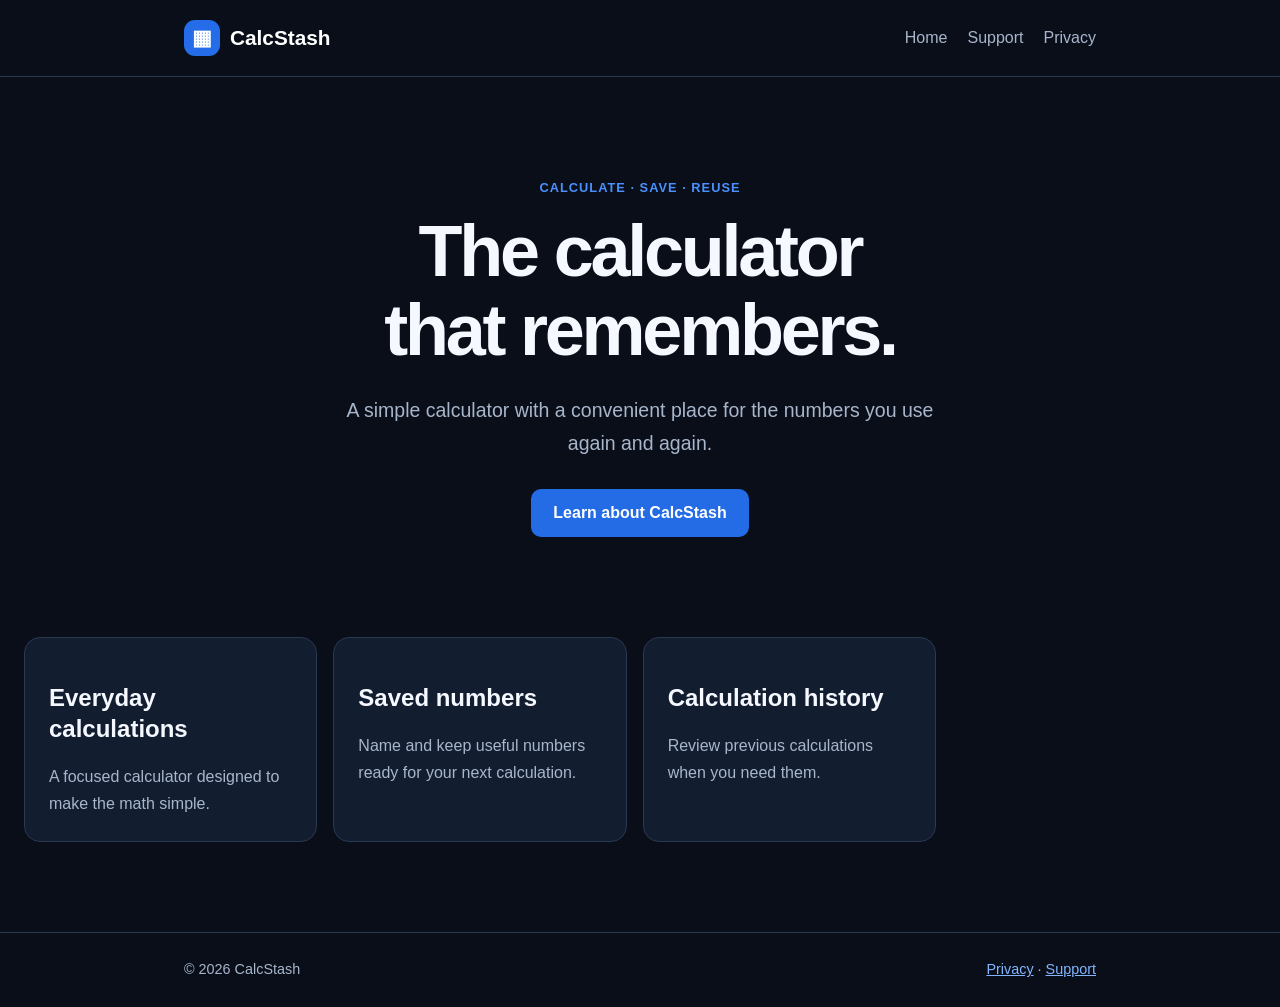
==== index.html @ 0265eddf "Add CalcStash website: index.html" ====
<!doctype html><html lang="en"><head><meta charset="utf-8"><meta name="viewport" content="width=device-width, initial-scale=1"><meta name="theme-color" content="#090e19"><meta name="description" content="Save important numbers and reuse them whenever you calculate."><title>CalcStash — The calculator that remembers</title><link rel="stylesheet" href="/styles.css"></head><body><header><div class="wrap"><nav aria-label="Main navigation"><a class="brand" href="/"><span class="mark" aria-hidden="true">▦</span>CalcStash</a><div class="links"><a href="/">Home</a><a href="/support/">Support</a><a href="/privacy/">Privacy</a></div></nav></div></header><main><section class="hero wrap"><div class="eyebrow">Calculate · Save · Reuse</div><h1>The calculator<br>that remembers.</h1><p class="lead">A simple calculator with a convenient place for the numbers you use again and again.</p><a class="pill" href="/support/">Learn about CalcStash</a></section><section class="wrap cards" aria-label="Features"><div class="card"><h2>Everyday calculations</h2><p>A focused calculator designed to make the math simple.</p></div><div class="card"><h2>Saved numbers</h2><p>Name and keep useful numbers ready for your next calculation.</p></div><div class="card"><h2>Calculation history</h2><p>Review previous calculations when you need them.</p></div></section></main><footer><div class="wrap"><span>© 2026 CalcStash</span><span><a href="/privacy/">Privacy</a> · <a href="/support/">Support</a></span></div></footer></body></html>
---- styles.css ----
:root{color-scheme:dark;--bg:#090e19;--surface:#131d30;--text:#f5f8ff;--muted:#a8b6cb;--blue:#4a91ff;--border:#2a3851}*{box-sizing:border-box}body{margin:0;background:var(--bg);color:var(--text);font-family:-apple-system,BlinkMacSystemFont,"Segoe UI",sans-serif;line-height:1.65}a{color:#83b5ff}a:hover{text-decoration:none}.wrap{max-width:960px;margin:auto;padding:0 24px}header{border-bottom:1px solid var(--border)}nav{display:flex;justify-content:space-between;align-items:center;gap:16px;min-height:76px}nav .brand{font-size:1.3rem;font-weight:750;color:white;text-decoration:none}nav .links{display:flex;gap:20px;flex-wrap:wrap}nav .links a{color:var(--muted);text-decoration:none}nav .links a:hover{color:white}.mark{display:inline-grid;place-items:center;background:#256de8;border-radius:11px;width:36px;height:36px;margin-right:10px;color:white}.hero{text-align:center;padding:100px 0 84px}.eyebrow{color:var(--blue);font-weight:650;letter-spacing:.08em;text-transform:uppercase;font-size:.8rem}h1{font-size:clamp(2.4rem,6vw,4.5rem);line-height:1.1;letter-spacing:-.045em;margin:14px 0 24px}h2{font-size:1.5rem;line-height:1.3}p{color:var(--muted)}.lead{font-size:1.22rem;max-width:600px;margin:0 auto 30px}.pill{display:inline-block;padding:11px 22px;background:#236ce5;color:white;text-decoration:none;border-radius:10px;font-weight:650}.cards{display:grid;grid-template-columns:repeat(3,1fr);gap:16px;margin:16px 0 90px}.card{background:var(--surface);border:1px solid var(--border);border-radius:16px;padding:24px}.card p{margin-bottom:0}.content{max-width:760px;margin:55px auto 100px}.content h1{font-size:2.7rem}.content h2{margin-top:36px}.content li{margin-bottom:10px;color:var(--muted)}footer{border-top:1px solid var(--border);padding:25px 0;color:var(--muted);font-size:.9rem}footer .wrap{display:flex;justify-content:space-between;gap:12px;flex-wrap:wrap}@media(max-width:640px){nav{align-items:flex-start;flex-direction:column;padding:18px 0}.hero{padding:70px 0}.cards{grid-template-columns:1fr;margin-bottom:60px}.content{margin:35px auto 70px}}
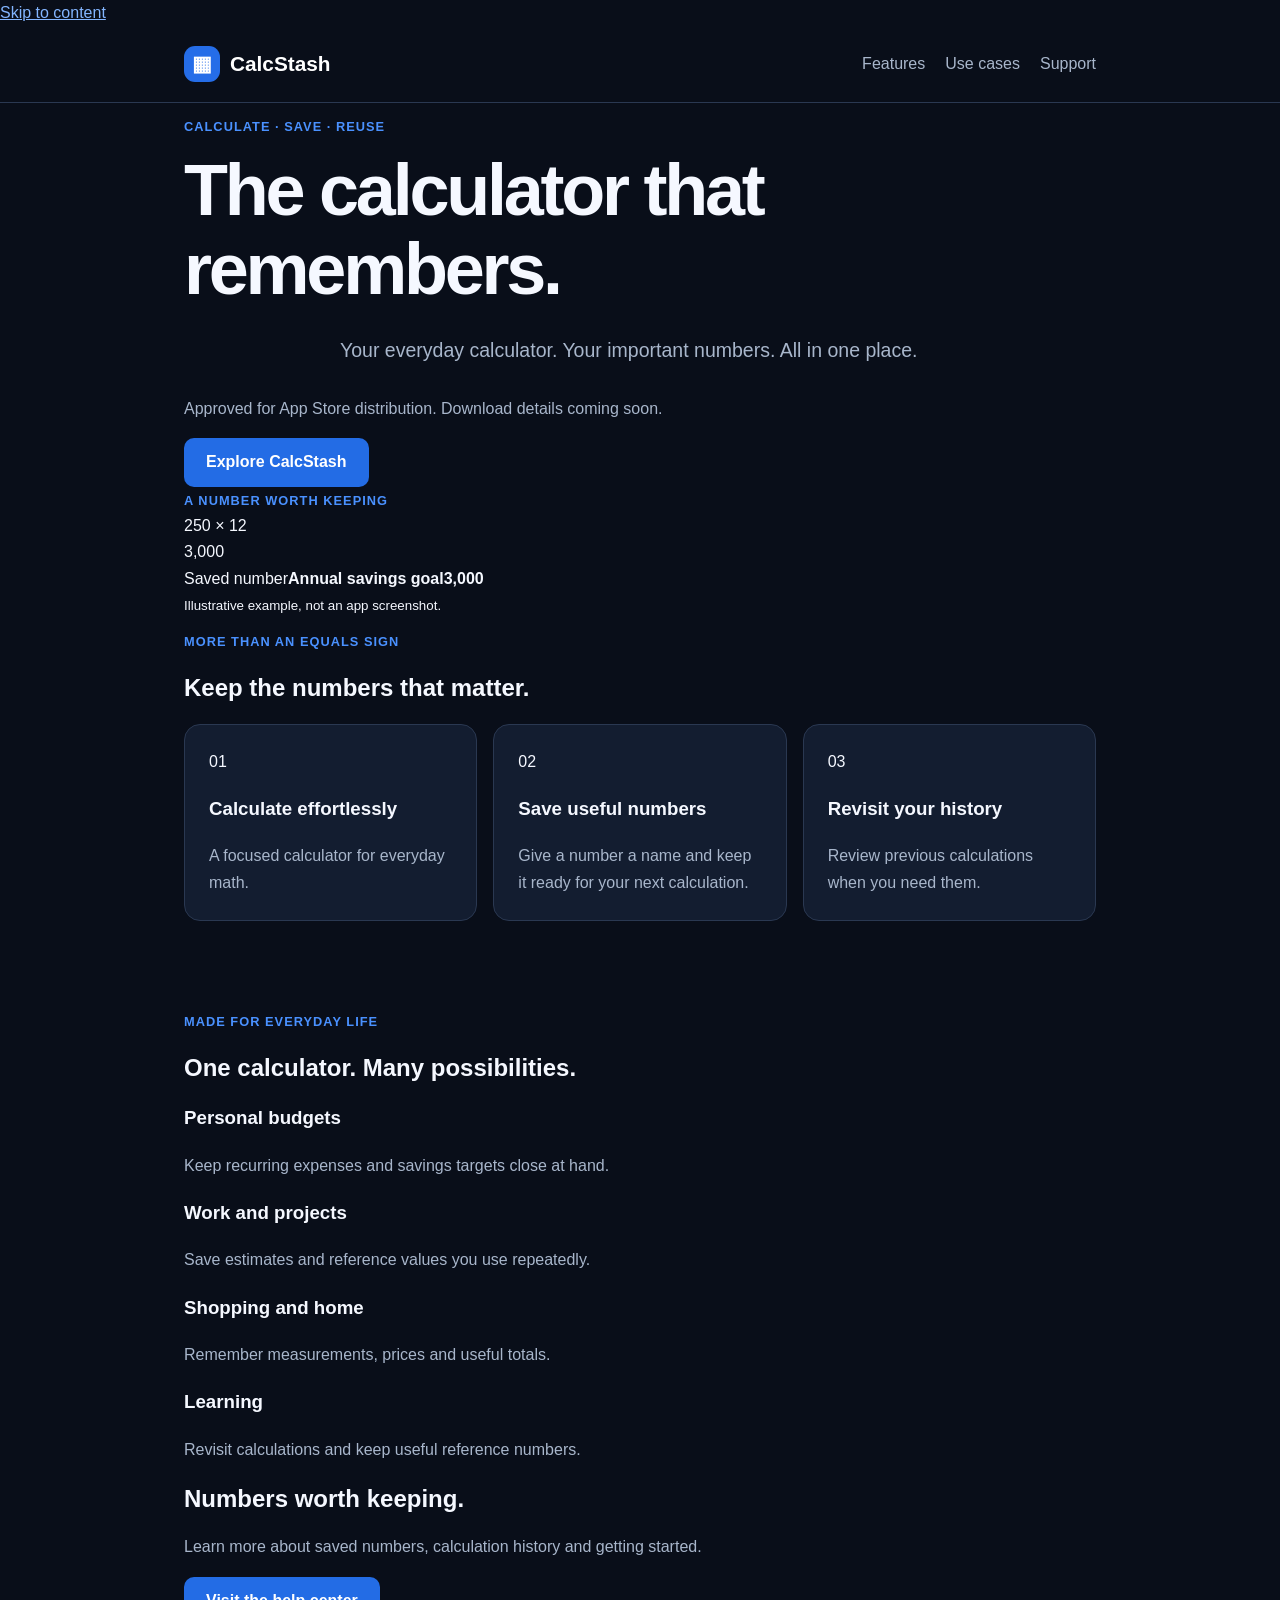
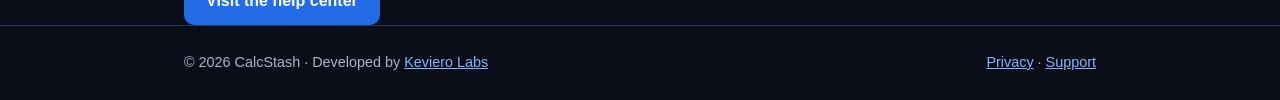
==== commit af85a423: "Build commercial launch landing page" ====
--- a/index.html
+++ b/index.html
@@ -1 +1,8 @@
-<!doctype html><html lang="en"><head><meta charset="utf-8"><meta name="viewport" content="width=device-width, initial-scale=1"><meta name="theme-color" content="#090e19"><meta name="description" content="Save important numbers and reuse them whenever you calculate."><title>CalcStash — The calculator that remembers</title><link rel="stylesheet" href="/styles.css"></head><body><header><div class="wrap"><nav aria-label="Main navigation"><a class="brand" href="/"><span class="mark" aria-hidden="true">▦</span>CalcStash</a><div class="links"><a href="/">Home</a><a href="/support/">Support</a><a href="/privacy/">Privacy</a></div></nav></div></header><main><section class="hero wrap"><div class="eyebrow">Calculate · Save · Reuse</div><h1>The calculator<br>that remembers.</h1><p class="lead">A simple calculator with a convenient place for the numbers you use again and again.</p><a class="pill" href="/support/">Learn about CalcStash</a></section><section class="wrap cards" aria-label="Features"><div class="card"><h2>Everyday calculations</h2><p>A focused calculator designed to make the math simple.</p></div><div class="card"><h2>Saved numbers</h2><p>Name and keep useful numbers ready for your next calculation.</p></div><div class="card"><h2>Calculation history</h2><p>Review previous calculations when you need them.</p></div></section></main><footer><div class="wrap"><span>© 2026 CalcStash</span><span><a href="/privacy/">Privacy</a> · <a href="/support/">Support</a></span></div></footer></body></html>+<!doctype html>
+<html lang="en"><head><meta charset="utf-8"><meta name="viewport" content="width=device-width, initial-scale=1"><meta name="theme-color" content="#ffffff"><meta name="description" content="CalcStash is the calculator that remembers. Calculate, name and save useful numbers, and revisit your calculation history."><meta property="og:title" content="CalcStash — The calculator that remembers"><meta property="og:description" content="Calculate today. Keep the numbers you need tomorrow."><meta property="og:type" content="website"><meta property="og:url" content="https://calc-stash.com/"><link rel="canonical" href="https://calc-stash.com/"><title>CalcStash — The calculator that remembers</title><link rel="stylesheet" href="/styles.css"></head>
+<body class="launch"><a class="skip" href="#main">Skip to content</a><header><div class="wrap"><nav aria-label="Main navigation"><a class="brand" href="/"><span class="mark" aria-hidden="true">▦</span>CalcStash</a><div class="links"><a href="#features">Features</a><a href="#examples">Use cases</a><a href="/support/">Support</a></div></nav></div></header>
+<main id="main"><section class="wrap launch-hero"><div><p class="eyebrow">Calculate · Save · Reuse</p><h1>The calculator that remembers.</h1><p class="lead">Your everyday calculator. Your important numbers. All in one place.</p><p class="release-note">Approved for App Store distribution. Download details coming soon.</p><a class="pill" href="#features">Explore CalcStash</a></div><div class="concept" aria-label="Illustrative example of saving a calculation"><span class="eyebrow">A number worth keeping</span><div class="equation">250 × 12</div><div class="result">3,000</div><div class="saved"><span>Saved number</span><strong>Annual savings goal</strong><b>3,000</b></div><small>Illustrative example, not an app screenshot.</small></div></section>
+<section class="wrap section" id="features"><p class="eyebrow">More than an equals sign</p><h2>Keep the numbers that matter.</h2><div class="cards"><article class="card"><span class="feature-number">01</span><h3>Calculate effortlessly</h3><p>A focused calculator for everyday math.</p></article><article class="card"><span class="feature-number">02</span><h3>Save useful numbers</h3><p>Give a number a name and keep it ready for your next calculation.</p></article><article class="card"><span class="feature-number">03</span><h3>Revisit your history</h3><p>Review previous calculations when you need them.</p></article></div></section>
+<section class="wrap section" id="examples"><p class="eyebrow">Made for everyday life</p><h2>One calculator. Many possibilities.</h2><div class="examples"><article><h3>Personal budgets</h3><p>Keep recurring expenses and savings targets close at hand.</p></article><article><h3>Work and projects</h3><p>Save estimates and reference values you use repeatedly.</p></article><article><h3>Shopping and home</h3><p>Remember measurements, prices and useful totals.</p></article><article><h3>Learning</h3><p>Revisit calculations and keep useful reference numbers.</p></article></div></section>
+<section class="wrap section"><div class="closing"><h2>Numbers worth keeping.</h2><p>Learn more about saved numbers, calculation history and getting started.</p><a class="pill" href="/support/">Visit the help center</a></div></section></main>
+<footer><div class="wrap"><span>© 2026 CalcStash · Developed by <a href="https://keviero.com/">Keviero Labs</a></span><span><a href="/privacy/">Privacy</a> · <a href="/support/">Support</a></span></div></footer></body></html>
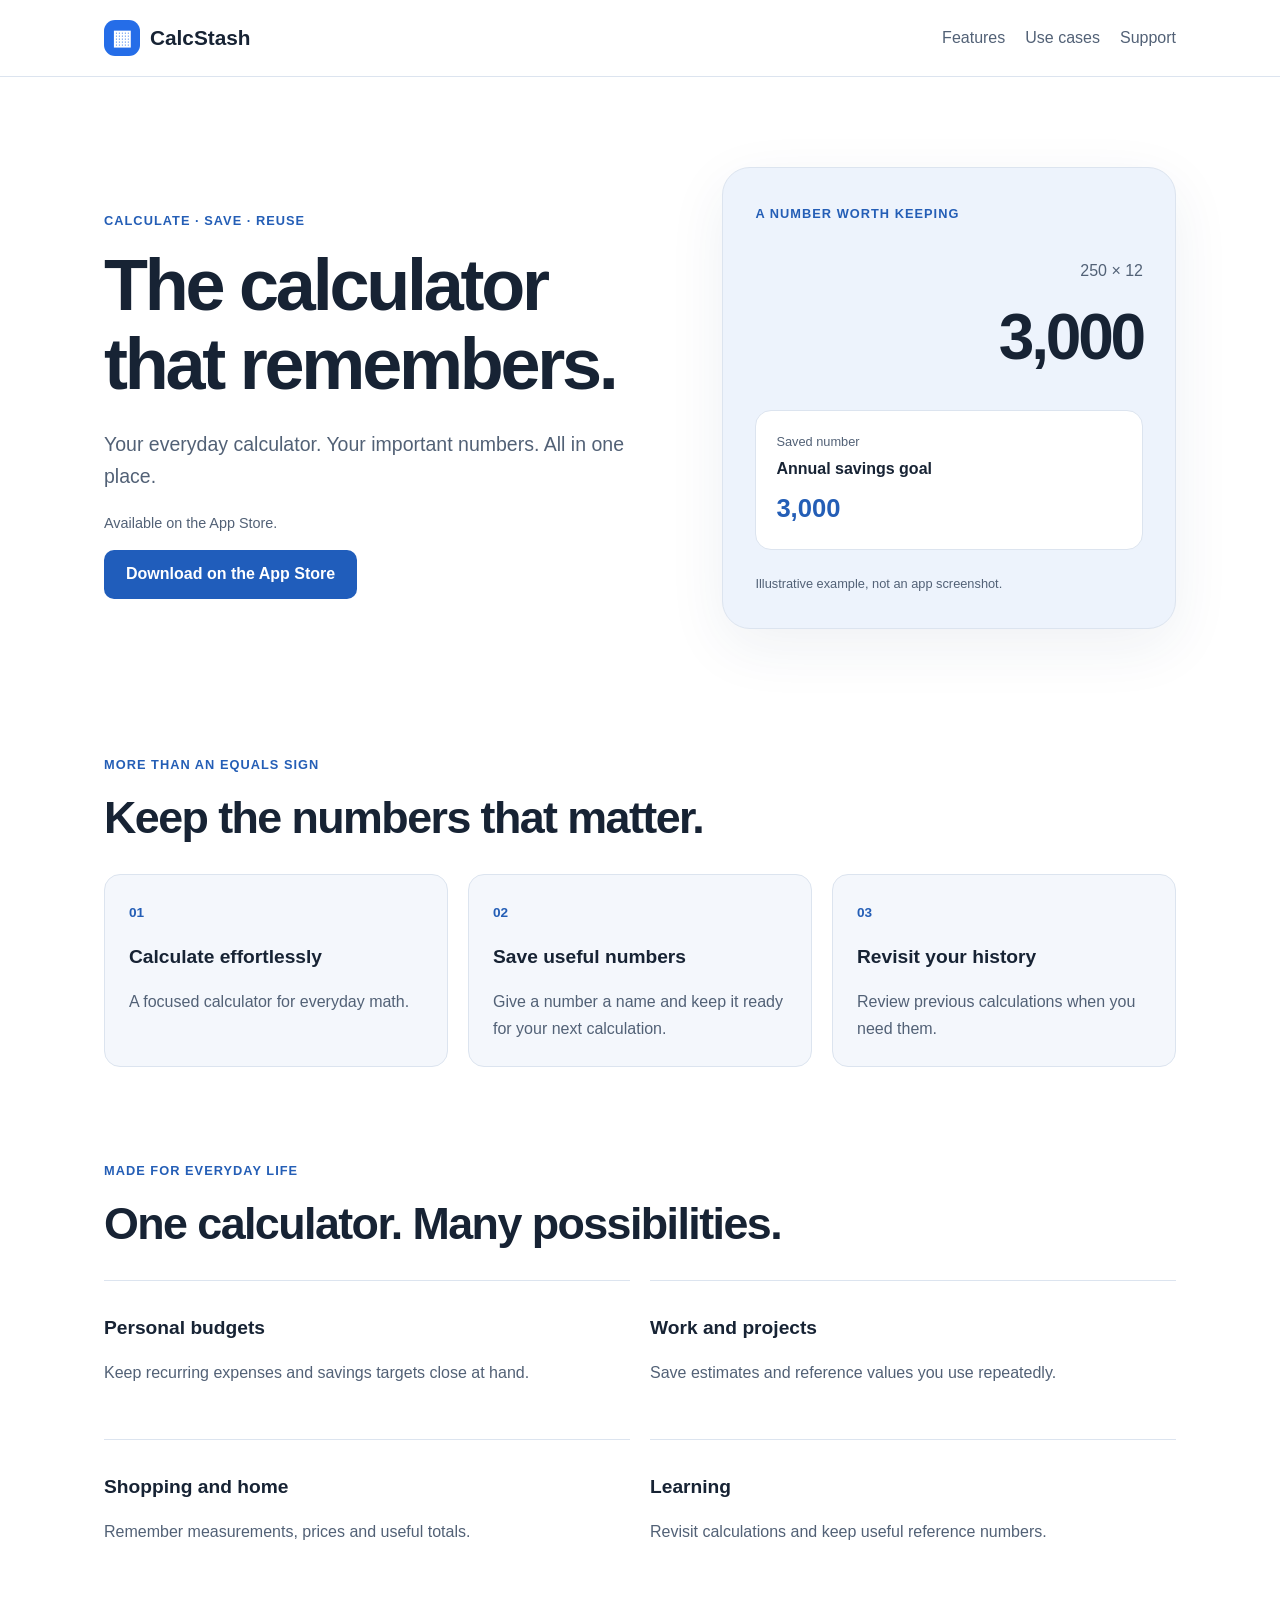
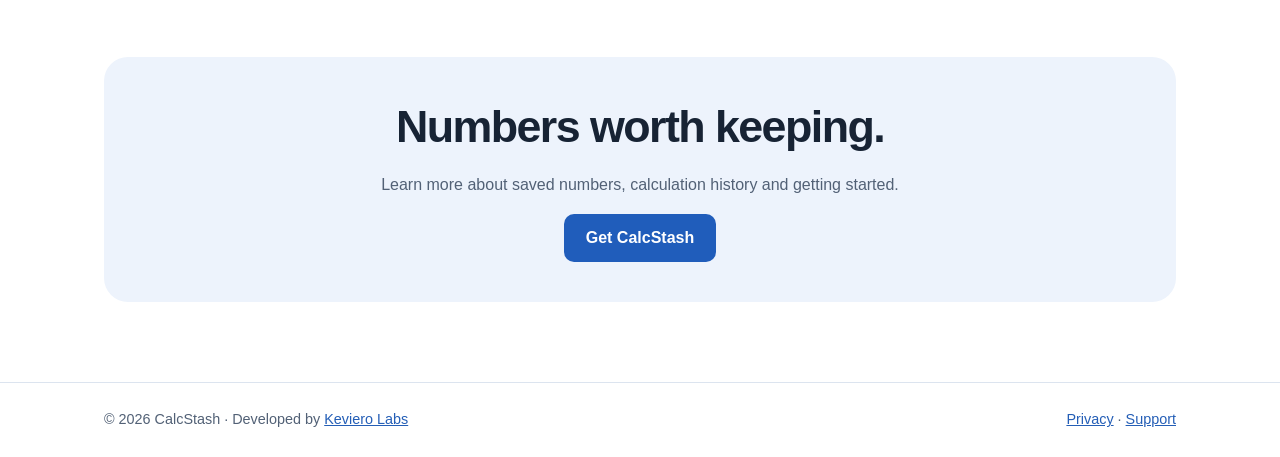
==== commit 676cd0d9: "Activate confirmed App Store listing and Smart App Banner" ====
--- a/index.html
+++ b/index.html
@@ -1,8 +1,8 @@
 <!doctype html>
-<html lang="en"><head><meta charset="utf-8"><meta name="viewport" content="width=device-width, initial-scale=1"><meta name="theme-color" content="#ffffff"><meta name="description" content="CalcStash is the calculator that remembers. Calculate, name and save useful numbers, and revisit your calculation history."><meta property="og:title" content="CalcStash — The calculator that remembers"><meta property="og:description" content="Calculate today. Keep the numbers you need tomorrow."><meta property="og:type" content="website"><meta property="og:url" content="https://calc-stash.com/"><link rel="canonical" href="https://calc-stash.com/"><title>CalcStash — The calculator that remembers</title><link rel="stylesheet" href="/styles.css"></head>
+<html lang="en"><head><meta charset="utf-8"><meta name="viewport" content="width=device-width, initial-scale=1"><meta name="theme-color" content="#ffffff"><meta name="description" content="CalcStash is the calculator that remembers. Calculate, name and save useful numbers, and revisit your calculation history."><meta property="og:title" content="CalcStash — The calculator that remembers"><meta property="og:description" content="Calculate today. Keep the numbers you need tomorrow."><meta property="og:type" content="website"><meta property="og:url" content="https://calc-stash.com/"><link rel="canonical" href="https://calc-stash.com/"><title>CalcStash — The calculator that remembers</title><link rel="stylesheet" href="/styles.css"><meta name="apple-itunes-app" content="app-id=6825376806"></head>
 <body class="launch"><a class="skip" href="#main">Skip to content</a><header><div class="wrap"><nav aria-label="Main navigation"><a class="brand" href="/"><span class="mark" aria-hidden="true">▦</span>CalcStash</a><div class="links"><a href="#features">Features</a><a href="#examples">Use cases</a><a href="/support/">Support</a></div></nav></div></header>
-<main id="main"><section class="wrap launch-hero"><div><p class="eyebrow">Calculate · Save · Reuse</p><h1>The calculator that remembers.</h1><p class="lead">Your everyday calculator. Your important numbers. All in one place.</p><p class="release-note">Approved for App Store distribution. Download details coming soon.</p><a class="pill" href="#features">Explore CalcStash</a></div><div class="concept" aria-label="Illustrative example of saving a calculation"><span class="eyebrow">A number worth keeping</span><div class="equation">250 × 12</div><div class="result">3,000</div><div class="saved"><span>Saved number</span><strong>Annual savings goal</strong><b>3,000</b></div><small>Illustrative example, not an app screenshot.</small></div></section>
+<main id="main"><section class="wrap launch-hero"><div><p class="eyebrow">Calculate · Save · Reuse</p><h1>The calculator that remembers.</h1><p class="lead">Your everyday calculator. Your important numbers. All in one place.</p><p class="release-note">Available on the App Store.</p><a class="pill" href="https://apps.apple.com/us/app/calcstash/id6825376806">Download on the App Store</a></div><div class="concept" aria-label="Illustrative example of saving a calculation"><span class="eyebrow">A number worth keeping</span><div class="equation">250 × 12</div><div class="result">3,000</div><div class="saved"><span>Saved number</span><strong>Annual savings goal</strong><b>3,000</b></div><small>Illustrative example, not an app screenshot.</small></div></section>
 <section class="wrap section" id="features"><p class="eyebrow">More than an equals sign</p><h2>Keep the numbers that matter.</h2><div class="cards"><article class="card"><span class="feature-number">01</span><h3>Calculate effortlessly</h3><p>A focused calculator for everyday math.</p></article><article class="card"><span class="feature-number">02</span><h3>Save useful numbers</h3><p>Give a number a name and keep it ready for your next calculation.</p></article><article class="card"><span class="feature-number">03</span><h3>Revisit your history</h3><p>Review previous calculations when you need them.</p></article></div></section>
 <section class="wrap section" id="examples"><p class="eyebrow">Made for everyday life</p><h2>One calculator. Many possibilities.</h2><div class="examples"><article><h3>Personal budgets</h3><p>Keep recurring expenses and savings targets close at hand.</p></article><article><h3>Work and projects</h3><p>Save estimates and reference values you use repeatedly.</p></article><article><h3>Shopping and home</h3><p>Remember measurements, prices and useful totals.</p></article><article><h3>Learning</h3><p>Revisit calculations and keep useful reference numbers.</p></article></div></section>
-<section class="wrap section"><div class="closing"><h2>Numbers worth keeping.</h2><p>Learn more about saved numbers, calculation history and getting started.</p><a class="pill" href="/support/">Visit the help center</a></div></section></main>
+<section class="wrap section"><div class="closing"><h2>Numbers worth keeping.</h2><p>Learn more about saved numbers, calculation history and getting started.</p><a class="pill" href="https://apps.apple.com/us/app/calcstash/id6825376806">Get CalcStash</a></div></section></main>
 <footer><div class="wrap"><span>© 2026 CalcStash · Developed by <a href="https://keviero.com/">Keviero Labs</a></span><span><a href="/privacy/">Privacy</a> · <a href="/support/">Support</a></span></div></footer></body></html>
--- a/styles.css
+++ b/styles.css
@@ -1 +1,2 @@
-:root{color-scheme:dark;--bg:#090e19;--surface:#131d30;--text:#f5f8ff;--muted:#a8b6cb;--blue:#4a91ff;--border:#2a3851}*{box-sizing:border-box}body{margin:0;background:var(--bg);color:var(--text);font-family:-apple-system,BlinkMacSystemFont,"Segoe UI",sans-serif;line-height:1.65}a{color:#83b5ff}a:hover{text-decoration:none}.wrap{max-width:960px;margin:auto;padding:0 24px}header{border-bottom:1px solid var(--border)}nav{display:flex;justify-content:space-between;align-items:center;gap:16px;min-height:76px}nav .brand{font-size:1.3rem;font-weight:750;color:white;text-decoration:none}nav .links{display:flex;gap:20px;flex-wrap:wrap}nav .links a{color:var(--muted);text-decoration:none}nav .links a:hover{color:white}.mark{display:inline-grid;place-items:center;background:#256de8;border-radius:11px;width:36px;height:36px;margin-right:10px;color:white}.hero{text-align:center;padding:100px 0 84px}.eyebrow{color:var(--blue);font-weight:650;letter-spacing:.08em;text-transform:uppercase;font-size:.8rem}h1{font-size:clamp(2.4rem,6vw,4.5rem);line-height:1.1;letter-spacing:-.045em;margin:14px 0 24px}h2{font-size:1.5rem;line-height:1.3}p{color:var(--muted)}.lead{font-size:1.22rem;max-width:600px;margin:0 auto 30px}.pill{display:inline-block;padding:11px 22px;background:#236ce5;color:white;text-decoration:none;border-radius:10px;font-weight:650}.cards{display:grid;grid-template-columns:repeat(3,1fr);gap:16px;margin:16px 0 90px}.card{background:var(--surface);border:1px solid var(--border);border-radius:16px;padding:24px}.card p{margin-bottom:0}.content{max-width:760px;margin:55px auto 100px}.content h1{font-size:2.7rem}.content h2{margin-top:36px}.content li{margin-bottom:10px;color:var(--muted)}footer{border-top:1px solid var(--border);padding:25px 0;color:var(--muted);font-size:.9rem}footer .wrap{display:flex;justify-content:space-between;gap:12px;flex-wrap:wrap}@media(max-width:640px){nav{align-items:flex-start;flex-direction:column;padding:18px 0}.hero{padding:70px 0}.cards{grid-template-columns:1fr;margin-bottom:60px}.content{margin:35px auto 70px}}+:root{color-scheme:dark;--bg:#090e19;--surface:#131d30;--text:#f5f8ff;--muted:#a8b6cb;--blue:#4a91ff;--border:#2a3851}*{box-sizing:border-box}body{margin:0;background:var(--bg);color:var(--text);font-family:-apple-system,BlinkMacSystemFont,"Segoe UI",sans-serif;line-height:1.65}a{color:#83b5ff}a:hover{text-decoration:none}.wrap{max-width:960px;margin:auto;padding:0 24px}header{border-bottom:1px solid var(--border)}nav{display:flex;justify-content:space-between;align-items:center;gap:16px;min-height:76px}nav .brand{font-size:1.3rem;font-weight:750;color:white;text-decoration:none}nav .links{display:flex;gap:20px;flex-wrap:wrap}nav .links a{color:var(--muted);text-decoration:none}nav .links a:hover{color:white}.mark{display:inline-grid;place-items:center;background:#256de8;border-radius:11px;width:36px;height:36px;margin-right:10px;color:white}.hero{text-align:center;padding:100px 0 84px}.eyebrow{color:var(--blue);font-weight:650;letter-spacing:.08em;text-transform:uppercase;font-size:.8rem}h1{font-size:clamp(2.4rem,6vw,4.5rem);line-height:1.1;letter-spacing:-.045em;margin:14px 0 24px}h2{font-size:1.5rem;line-height:1.3}p{color:var(--muted)}.lead{font-size:1.22rem;max-width:600px;margin:0 auto 30px}.pill{display:inline-block;padding:11px 22px;background:#236ce5;color:white;text-decoration:none;border-radius:10px;font-weight:650}.cards{display:grid;grid-template-columns:repeat(3,1fr);gap:16px;margin:16px 0 90px}.card{background:var(--surface);border:1px solid var(--border);border-radius:16px;padding:24px}.card p{margin-bottom:0}.content{max-width:760px;margin:55px auto 100px}.content h1{font-size:2.7rem}.content h2{margin-top:36px}.content li{margin-bottom:10px;color:var(--muted)}footer{border-top:1px solid var(--border);padding:25px 0;color:var(--muted);font-size:.9rem}footer .wrap{display:flex;justify-content:space-between;gap:12px;flex-wrap:wrap}@media(max-width:640px){nav{align-items:flex-start;flex-direction:column;padding:18px 0}.hero{padding:70px 0}.cards{grid-template-columns:1fr;margin-bottom:60px}.content{margin:35px auto 70px}}
+.launch{color-scheme:light;--bg:#fff;--surface:#f4f7fc;--text:#172334;--muted:#526176;--blue:#245eb6;--border:#dce4ef}.launch a{color:#245eb6}.launch nav .brand{color:var(--text)}.launch nav .links a:hover{color:var(--blue)}.launch .pill{color:white;background:#205dbb}.launch .wrap{max-width:1120px}.launch-hero{display:grid;grid-template-columns:1.1fr .9fr;align-items:center;gap:64px;padding-top:90px;padding-bottom:80px}.launch .lead{margin:0 0 20px}.release-note{font-size:.9rem}.concept{background:#edf3fc;border:1px solid var(--border);border-radius:28px;padding:32px;box-shadow:0 18px 60px #183b6712}.equation{text-align:right;color:var(--muted);margin-top:32px}.result{text-align:right;font-size:clamp(2rem,7vw,4rem);font-weight:700;letter-spacing:-.05em}.saved{display:grid;gap:4px;background:white;border:1px solid var(--border);border-radius:16px;padding:20px;margin:20px 0}.saved span,.concept small{font-size:.8rem;color:var(--muted)}.saved b{font-size:1.6rem;color:var(--blue)}.section{padding-top:32px;padding-bottom:48px;scroll-margin-top:24px}.section h2{font-size:clamp(1.8rem,4vw,2.8rem);letter-spacing:-.035em;margin:12px 0 28px}.launch .cards{margin:0;gap:20px}.feature-number{color:var(--blue);font-weight:700;font-size:.85rem}.launch h3{line-height:1.3;font-size:1.2rem}.examples{display:grid;grid-template-columns:1fr 1fr;gap:20px}.examples article{border-top:1px solid var(--border);padding:16px 0}.closing{background:#edf3fc;border-radius:24px;padding:40px;text-align:center}.closing h2{margin:0}.skip{position:absolute;left:12px;top:-100px;background:white;padding:12px;z-index:10}.skip:focus{top:12px}.launch a:focus-visible{outline:3px solid #245eb6;outline-offset:4px}.launch footer{margin-top:32px}@media(max-width:760px){.launch-hero{grid-template-columns:1fr;gap:32px;padding-top:48px;padding-bottom:40px}.launch .cards{grid-template-columns:1fr}.examples{grid-template-columns:1fr}.concept{padding:24px}.closing{padding:28px 18px}.launch nav{flex-wrap:wrap}.launch .links{gap:14px}}
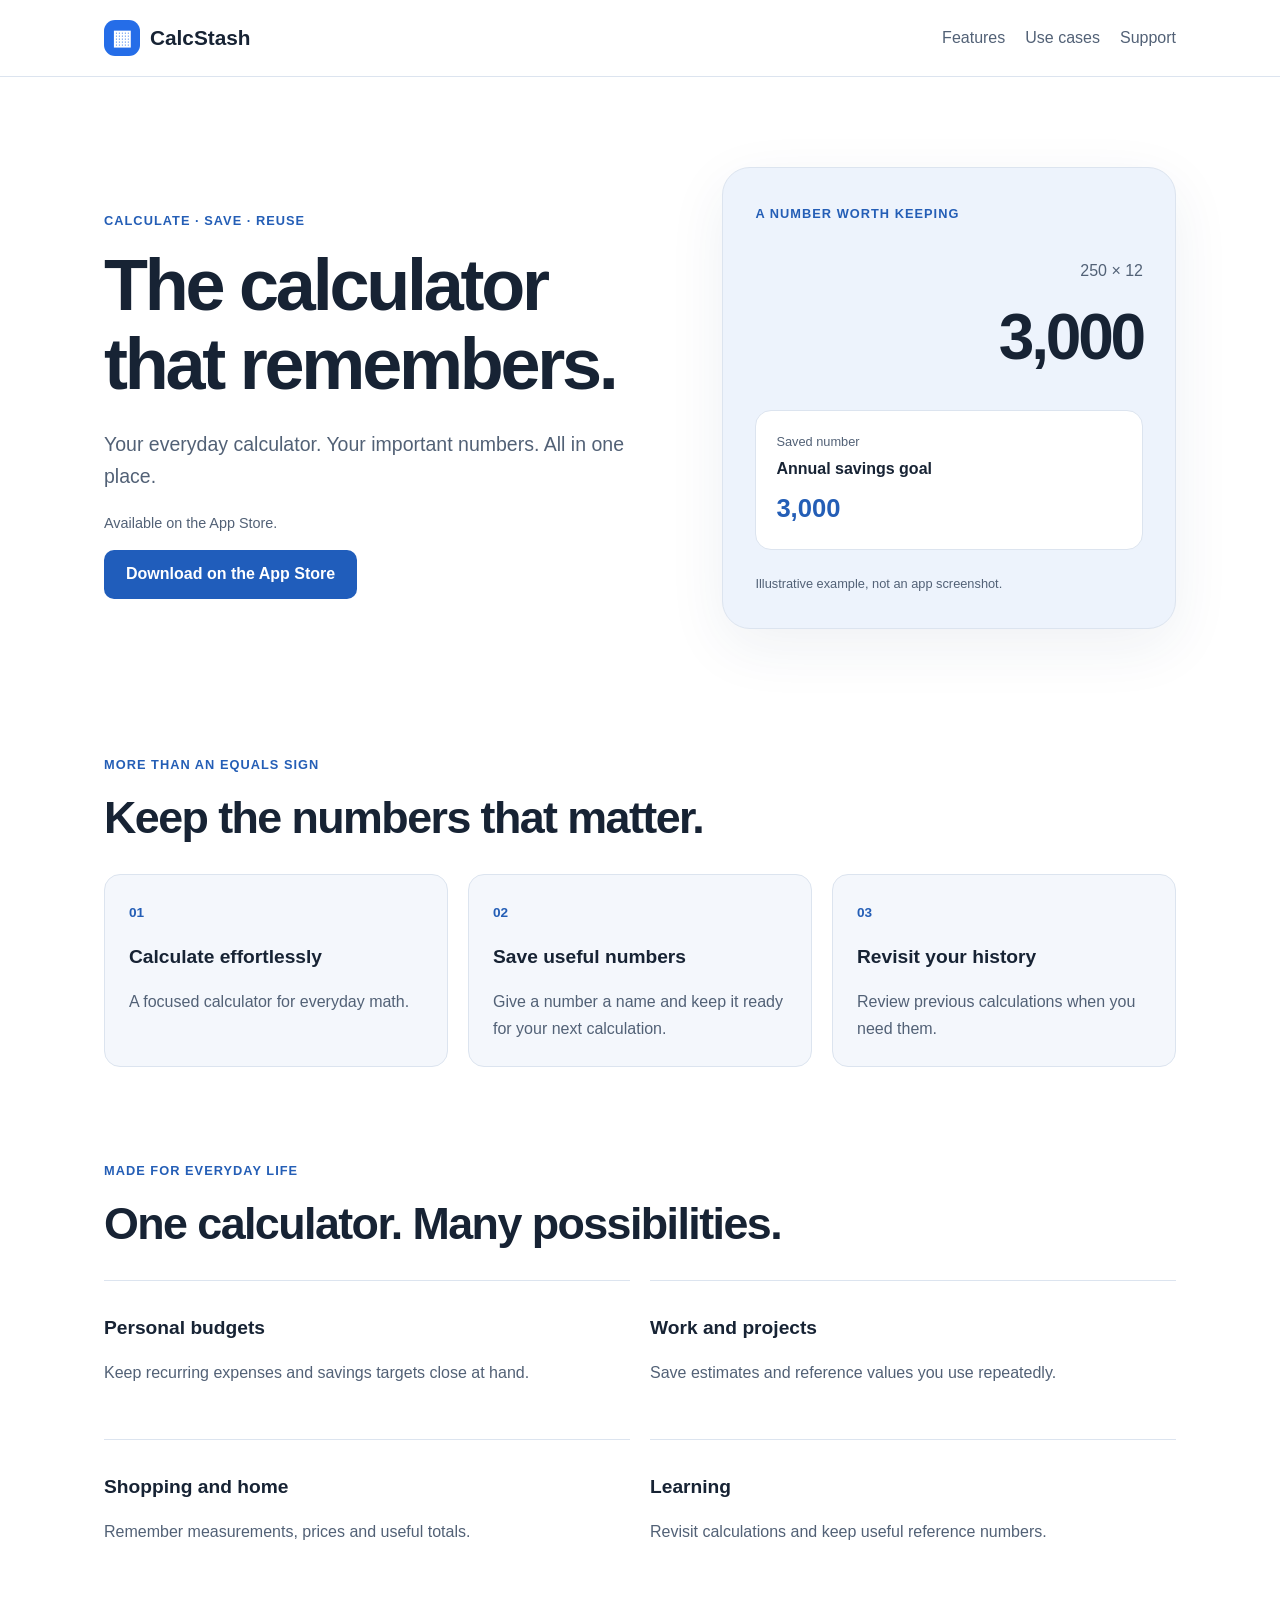
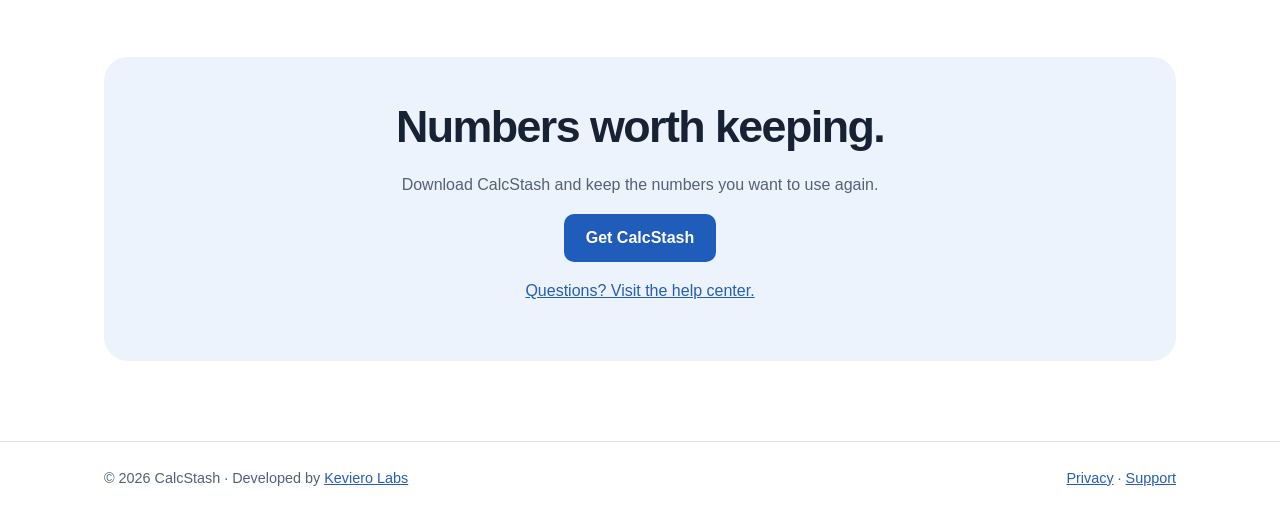
==== commit 69dd3fa1: "Refine live launch calls to action" ====
--- a/index.html
+++ b/index.html
@@ -4,5 +4,5 @@
 <main id="main"><section class="wrap launch-hero"><div><p class="eyebrow">Calculate · Save · Reuse</p><h1>The calculator that remembers.</h1><p class="lead">Your everyday calculator. Your important numbers. All in one place.</p><p class="release-note">Available on the App Store.</p><a class="pill" href="https://apps.apple.com/us/app/calcstash/id6825376806">Download on the App Store</a></div><div class="concept" aria-label="Illustrative example of saving a calculation"><span class="eyebrow">A number worth keeping</span><div class="equation">250 × 12</div><div class="result">3,000</div><div class="saved"><span>Saved number</span><strong>Annual savings goal</strong><b>3,000</b></div><small>Illustrative example, not an app screenshot.</small></div></section>
 <section class="wrap section" id="features"><p class="eyebrow">More than an equals sign</p><h2>Keep the numbers that matter.</h2><div class="cards"><article class="card"><span class="feature-number">01</span><h3>Calculate effortlessly</h3><p>A focused calculator for everyday math.</p></article><article class="card"><span class="feature-number">02</span><h3>Save useful numbers</h3><p>Give a number a name and keep it ready for your next calculation.</p></article><article class="card"><span class="feature-number">03</span><h3>Revisit your history</h3><p>Review previous calculations when you need them.</p></article></div></section>
 <section class="wrap section" id="examples"><p class="eyebrow">Made for everyday life</p><h2>One calculator. Many possibilities.</h2><div class="examples"><article><h3>Personal budgets</h3><p>Keep recurring expenses and savings targets close at hand.</p></article><article><h3>Work and projects</h3><p>Save estimates and reference values you use repeatedly.</p></article><article><h3>Shopping and home</h3><p>Remember measurements, prices and useful totals.</p></article><article><h3>Learning</h3><p>Revisit calculations and keep useful reference numbers.</p></article></div></section>
-<section class="wrap section"><div class="closing"><h2>Numbers worth keeping.</h2><p>Learn more about saved numbers, calculation history and getting started.</p><a class="pill" href="https://apps.apple.com/us/app/calcstash/id6825376806">Get CalcStash</a></div></section></main>
+<section class="wrap section"><div class="closing"><h2>Numbers worth keeping.</h2><p>Download CalcStash and keep the numbers you want to use again.</p><a class="pill" href="https://apps.apple.com/us/app/calcstash/id6825376806">Get CalcStash</a><p><a href="/support/">Questions? Visit the help center.</a></p></div></section></main>
 <footer><div class="wrap"><span>© 2026 CalcStash · Developed by <a href="https://keviero.com/">Keviero Labs</a></span><span><a href="/privacy/">Privacy</a> · <a href="/support/">Support</a></span></div></footer></body></html>
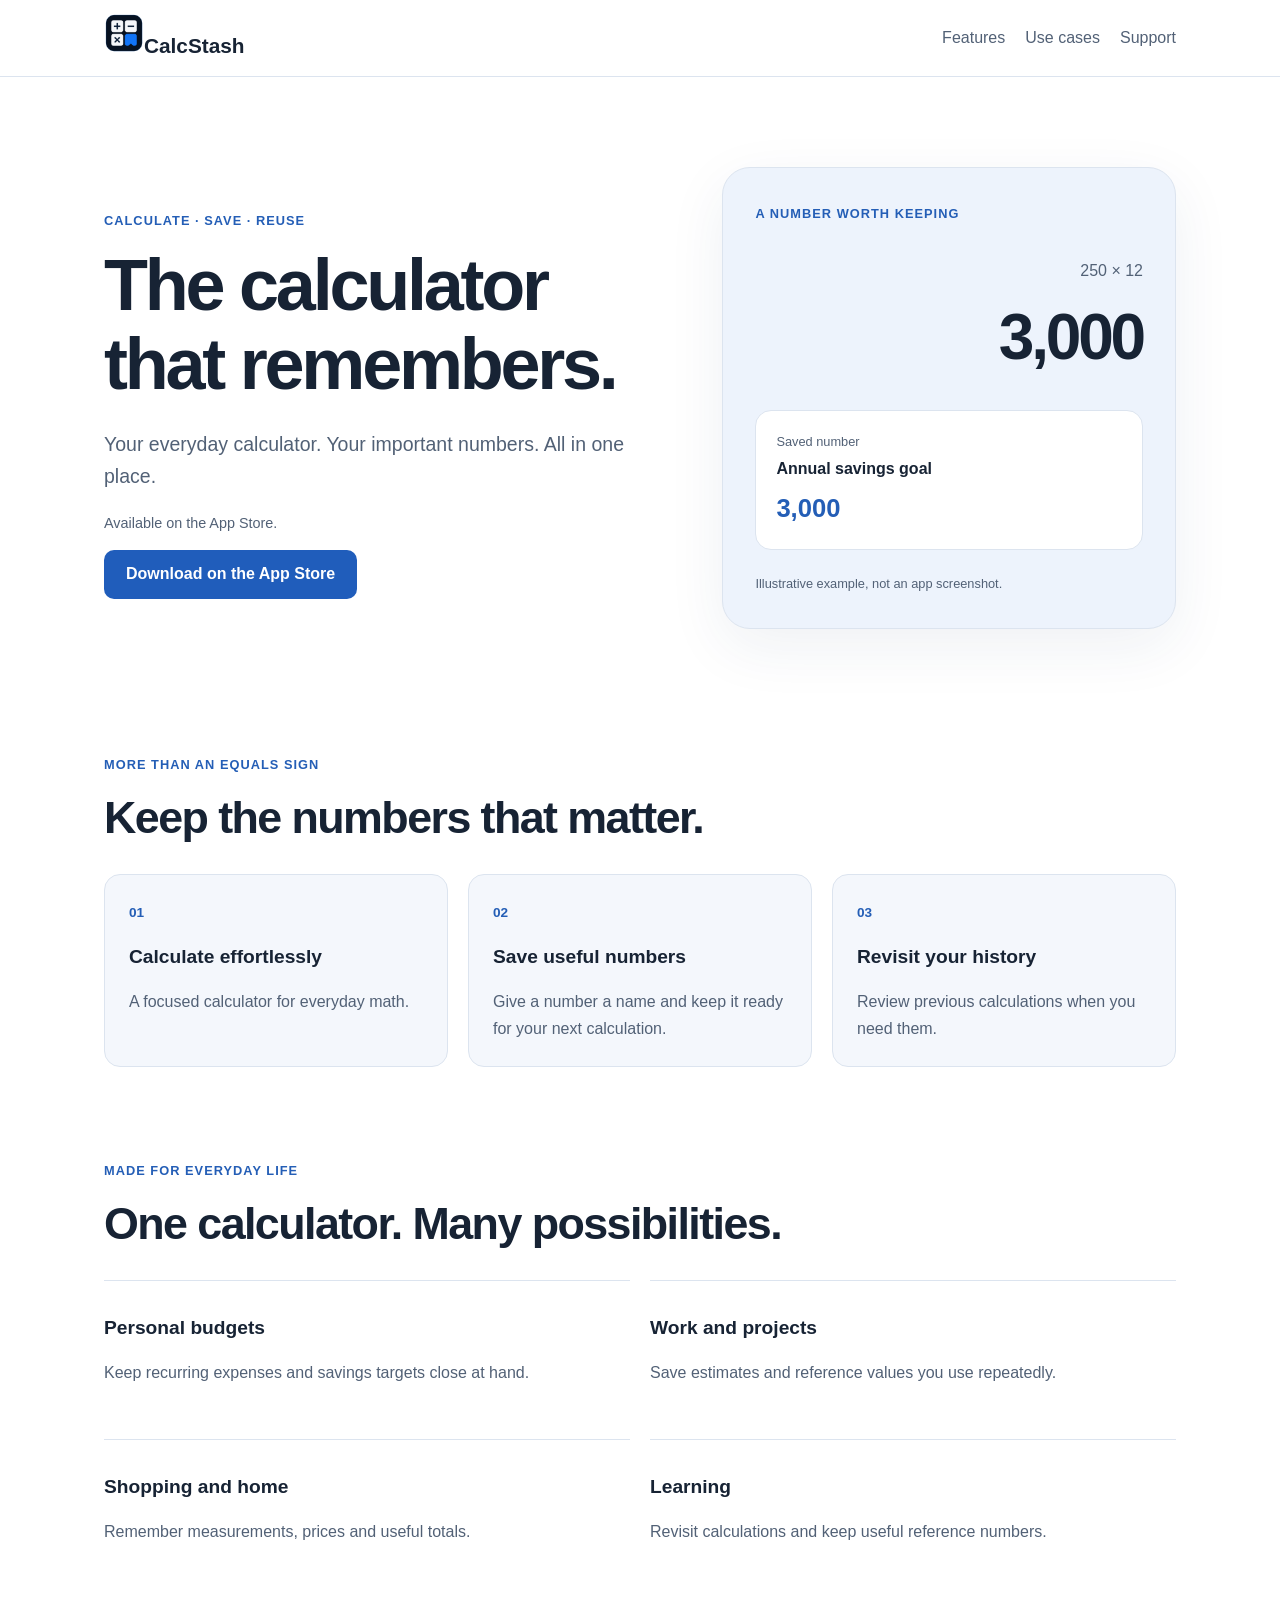
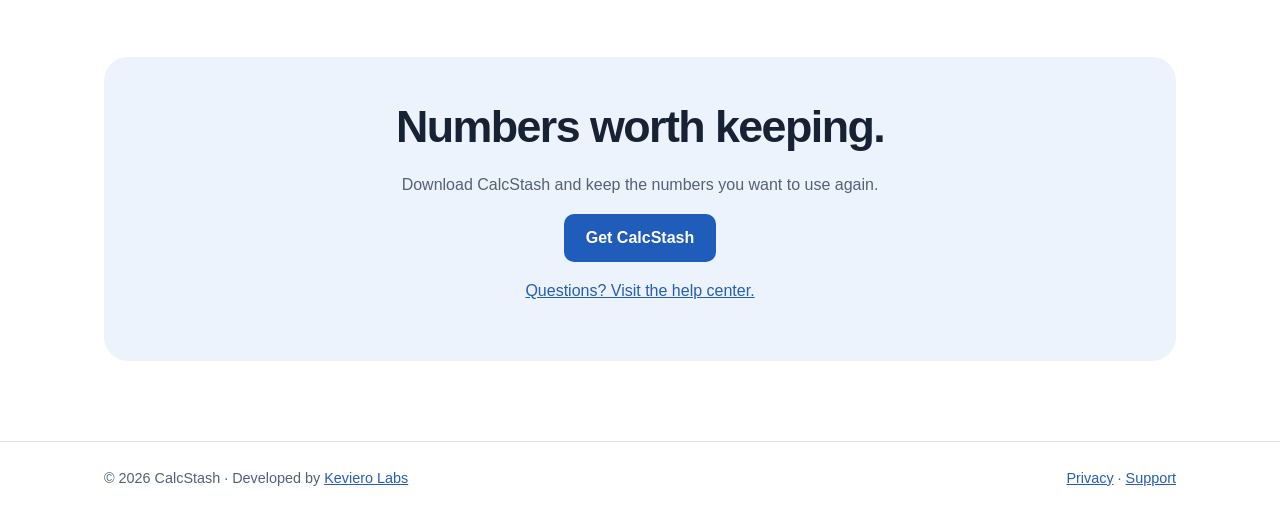
==== commit b206a108: "Replace placeholder brand mark with original app icon" ====
--- a/index.html
+++ b/index.html
@@ -1,6 +1,6 @@
 <!doctype html>
-<html lang="en"><head><meta charset="utf-8"><meta name="viewport" content="width=device-width, initial-scale=1"><meta name="theme-color" content="#ffffff"><meta name="description" content="CalcStash is the calculator that remembers. Calculate, name and save useful numbers, and revisit your calculation history."><meta property="og:title" content="CalcStash — The calculator that remembers"><meta property="og:description" content="Calculate today. Keep the numbers you need tomorrow."><meta property="og:type" content="website"><meta property="og:url" content="https://calc-stash.com/"><link rel="canonical" href="https://calc-stash.com/"><title>CalcStash — The calculator that remembers</title><link rel="stylesheet" href="/styles.css"><meta name="apple-itunes-app" content="app-id=6825376806"></head>
-<body class="launch"><a class="skip" href="#main">Skip to content</a><header><div class="wrap"><nav aria-label="Main navigation"><a class="brand" href="/"><span class="mark" aria-hidden="true">▦</span>CalcStash</a><div class="links"><a href="#features">Features</a><a href="#examples">Use cases</a><a href="/support/">Support</a></div></nav></div></header>
+<html lang="en"><head><meta charset="utf-8"><meta name="viewport" content="width=device-width, initial-scale=1"><meta name="theme-color" content="#ffffff"><meta name="description" content="CalcStash is the calculator that remembers. Calculate, name and save useful numbers, and revisit your calculation history."><meta property="og:title" content="CalcStash — The calculator that remembers"><meta property="og:description" content="Calculate today. Keep the numbers you need tomorrow."><meta property="og:type" content="website"><meta property="og:url" content="https://calc-stash.com/"><link rel="canonical" href="https://calc-stash.com/"><title>CalcStash — The calculator that remembers</title><link rel="stylesheet" href="/styles.css"><meta name="apple-itunes-app" content="app-id=6825376806"><link rel="icon" type="image/svg+xml" href="/assets/calcstash-icon.svg"></head>
+<body class="launch"><a class="skip" href="#main">Skip to content</a><header><div class="wrap"><nav aria-label="Main navigation"><a class="brand" href="/"><img class="brand-icon" src="/assets/calcstash-icon.svg" width="40" height="40" alt="">CalcStash</a><div class="links"><a href="#features">Features</a><a href="#examples">Use cases</a><a href="/support/">Support</a></div></nav></div></header>
 <main id="main"><section class="wrap launch-hero"><div><p class="eyebrow">Calculate · Save · Reuse</p><h1>The calculator that remembers.</h1><p class="lead">Your everyday calculator. Your important numbers. All in one place.</p><p class="release-note">Available on the App Store.</p><a class="pill" href="https://apps.apple.com/us/app/calcstash/id6825376806">Download on the App Store</a></div><div class="concept" aria-label="Illustrative example of saving a calculation"><span class="eyebrow">A number worth keeping</span><div class="equation">250 × 12</div><div class="result">3,000</div><div class="saved"><span>Saved number</span><strong>Annual savings goal</strong><b>3,000</b></div><small>Illustrative example, not an app screenshot.</small></div></section>
 <section class="wrap section" id="features"><p class="eyebrow">More than an equals sign</p><h2>Keep the numbers that matter.</h2><div class="cards"><article class="card"><span class="feature-number">01</span><h3>Calculate effortlessly</h3><p>A focused calculator for everyday math.</p></article><article class="card"><span class="feature-number">02</span><h3>Save useful numbers</h3><p>Give a number a name and keep it ready for your next calculation.</p></article><article class="card"><span class="feature-number">03</span><h3>Revisit your history</h3><p>Review previous calculations when you need them.</p></article></div></section>
 <section class="wrap section" id="examples"><p class="eyebrow">Made for everyday life</p><h2>One calculator. Many possibilities.</h2><div class="examples"><article><h3>Personal budgets</h3><p>Keep recurring expenses and savings targets close at hand.</p></article><article><h3>Work and projects</h3><p>Save estimates and reference values you use repeatedly.</p></article><article><h3>Shopping and home</h3><p>Remember measurements, prices and useful totals.</p></article><article><h3>Learning</h3><p>Revisit calculations and keep useful reference numbers.</p></article></div></section>
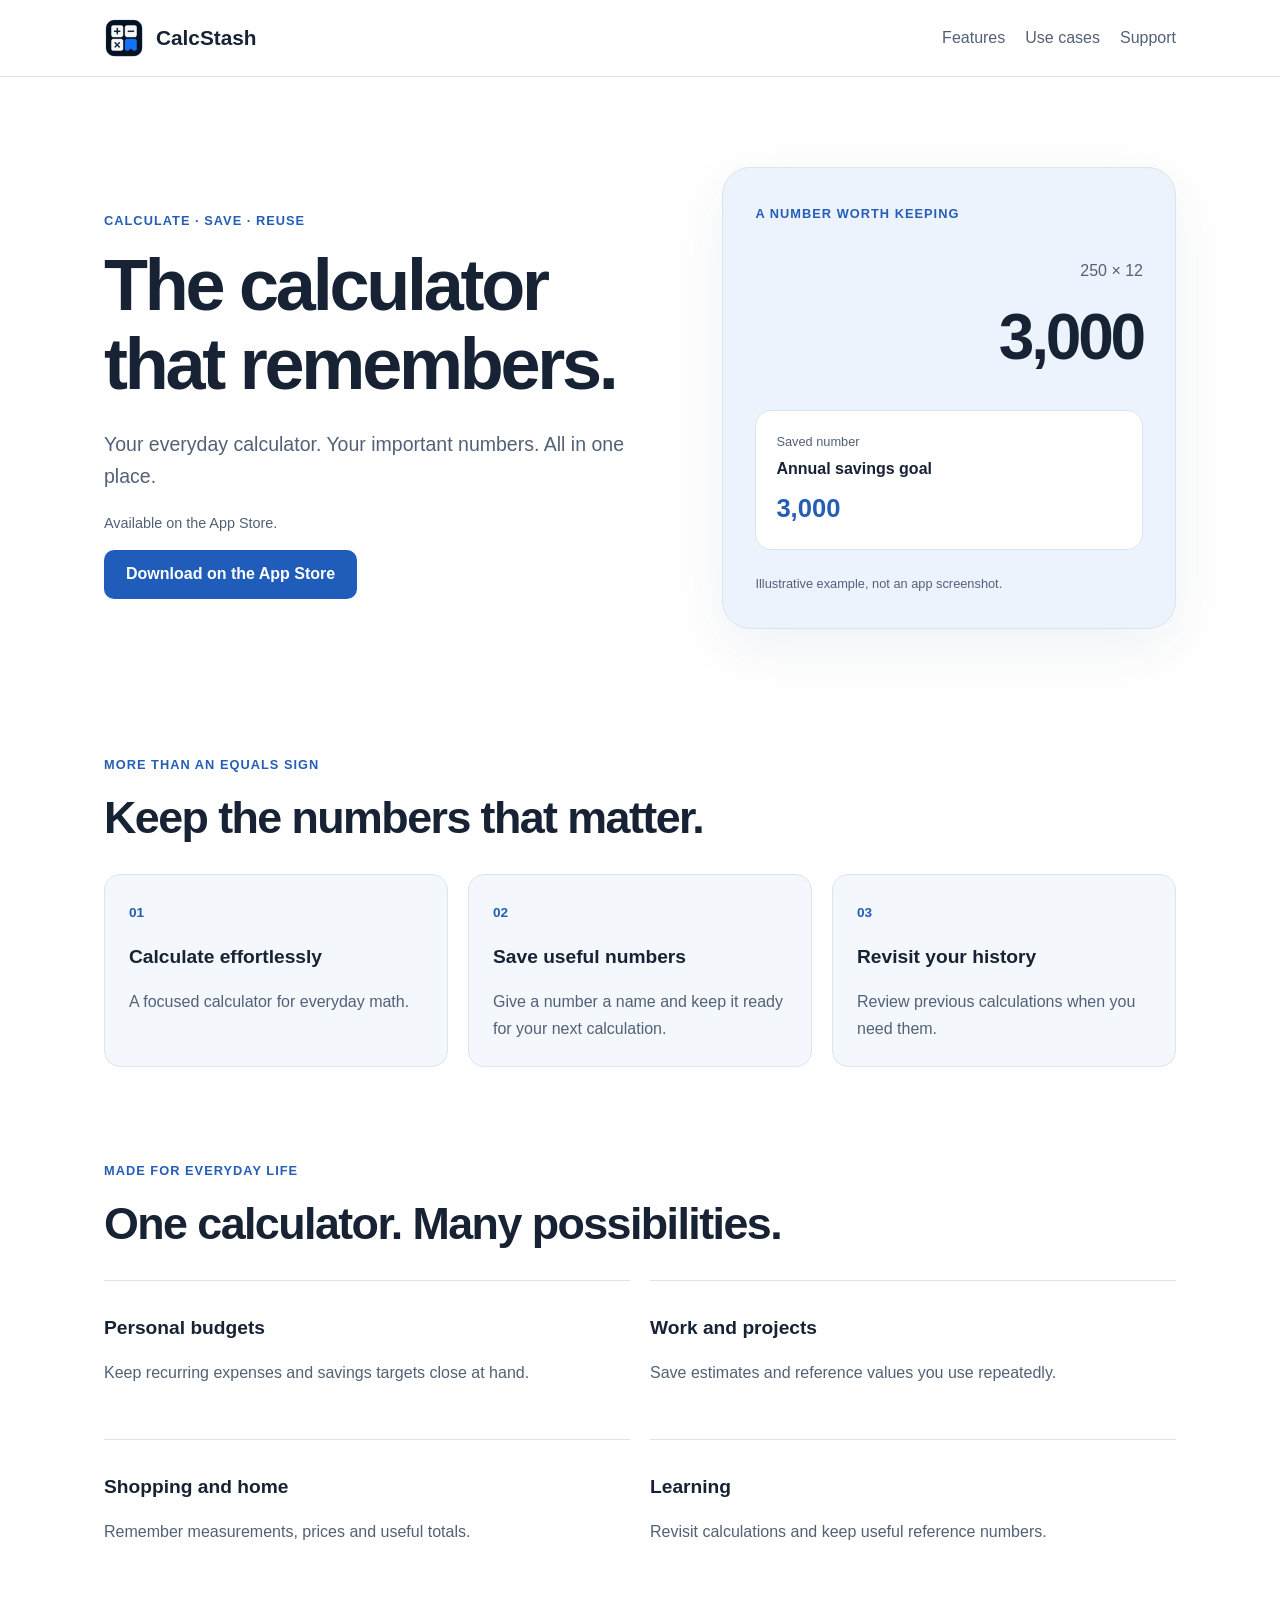
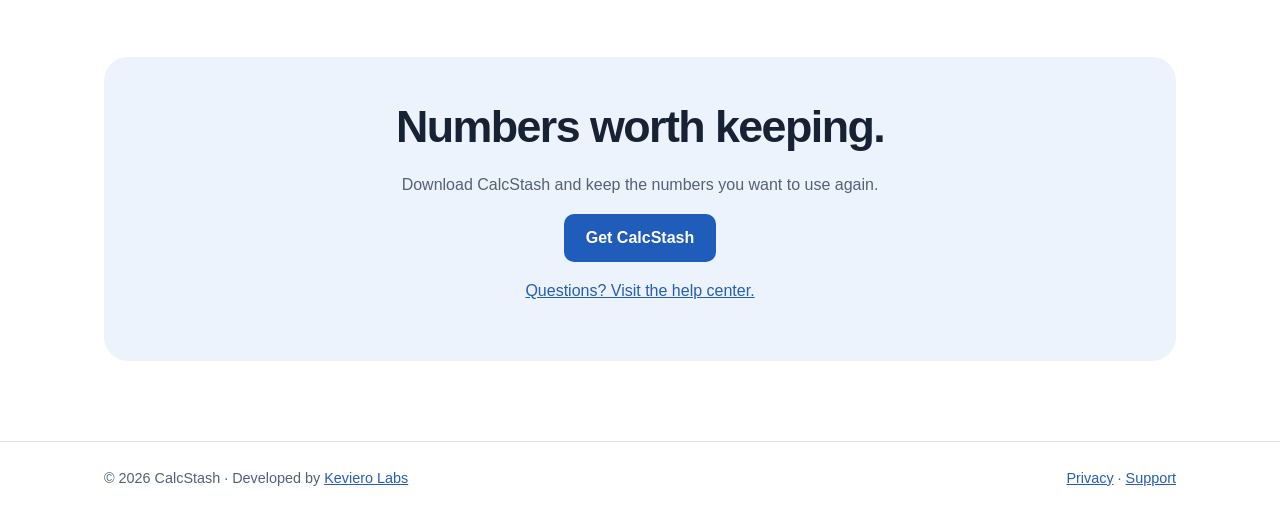
==== commit db7fa732: "Replace placeholder with original app icon" ====
--- a/index.html
+++ b/index.html
@@ -1,5 +1,5 @@
 <!doctype html>
-<html lang="en"><head><meta charset="utf-8"><meta name="viewport" content="width=device-width, initial-scale=1"><meta name="theme-color" content="#ffffff"><meta name="description" content="CalcStash is the calculator that remembers. Calculate, name and save useful numbers, and revisit your calculation history."><meta property="og:title" content="CalcStash — The calculator that remembers"><meta property="og:description" content="Calculate today. Keep the numbers you need tomorrow."><meta property="og:type" content="website"><meta property="og:url" content="https://calc-stash.com/"><link rel="canonical" href="https://calc-stash.com/"><title>CalcStash — The calculator that remembers</title><link rel="stylesheet" href="/styles.css"><meta name="apple-itunes-app" content="app-id=6825376806"><link rel="icon" type="image/svg+xml" href="/assets/calcstash-icon.svg"></head>
+<html lang="en"><head><meta charset="utf-8"><meta name="viewport" content="width=device-width, initial-scale=1"><meta name="theme-color" content="#ffffff"><meta name="description" content="CalcStash is the calculator that remembers. Calculate, name and save useful numbers, and revisit your calculation history."><meta property="og:title" content="CalcStash — The calculator that remembers"><meta property="og:description" content="Calculate today. Keep the numbers you need tomorrow."><meta property="og:type" content="website"><meta property="og:url" content="https://calc-stash.com/"><link rel="canonical" href="https://calc-stash.com/"><title>CalcStash — The calculator that remembers</title><link rel="stylesheet" href="/styles.css"><meta name="apple-itunes-app" content="app-id=6825376806"><link rel="icon" type="image/svg+xml" href="/assets/calcstash-icon.svg"><link rel="icon" type="image/svg+xml" href="/assets/calcstash-icon.svg"></head>
 <body class="launch"><a class="skip" href="#main">Skip to content</a><header><div class="wrap"><nav aria-label="Main navigation"><a class="brand" href="/"><img class="brand-icon" src="/assets/calcstash-icon.svg" width="40" height="40" alt="">CalcStash</a><div class="links"><a href="#features">Features</a><a href="#examples">Use cases</a><a href="/support/">Support</a></div></nav></div></header>
 <main id="main"><section class="wrap launch-hero"><div><p class="eyebrow">Calculate · Save · Reuse</p><h1>The calculator that remembers.</h1><p class="lead">Your everyday calculator. Your important numbers. All in one place.</p><p class="release-note">Available on the App Store.</p><a class="pill" href="https://apps.apple.com/us/app/calcstash/id6825376806">Download on the App Store</a></div><div class="concept" aria-label="Illustrative example of saving a calculation"><span class="eyebrow">A number worth keeping</span><div class="equation">250 × 12</div><div class="result">3,000</div><div class="saved"><span>Saved number</span><strong>Annual savings goal</strong><b>3,000</b></div><small>Illustrative example, not an app screenshot.</small></div></section>
 <section class="wrap section" id="features"><p class="eyebrow">More than an equals sign</p><h2>Keep the numbers that matter.</h2><div class="cards"><article class="card"><span class="feature-number">01</span><h3>Calculate effortlessly</h3><p>A focused calculator for everyday math.</p></article><article class="card"><span class="feature-number">02</span><h3>Save useful numbers</h3><p>Give a number a name and keep it ready for your next calculation.</p></article><article class="card"><span class="feature-number">03</span><h3>Revisit your history</h3><p>Review previous calculations when you need them.</p></article></div></section>
--- a/styles.css
+++ b/styles.css
@@ -1,2 +1,4 @@
 :root{color-scheme:dark;--bg:#090e19;--surface:#131d30;--text:#f5f8ff;--muted:#a8b6cb;--blue:#4a91ff;--border:#2a3851}*{box-sizing:border-box}body{margin:0;background:var(--bg);color:var(--text);font-family:-apple-system,BlinkMacSystemFont,"Segoe UI",sans-serif;line-height:1.65}a{color:#83b5ff}a:hover{text-decoration:none}.wrap{max-width:960px;margin:auto;padding:0 24px}header{border-bottom:1px solid var(--border)}nav{display:flex;justify-content:space-between;align-items:center;gap:16px;min-height:76px}nav .brand{font-size:1.3rem;font-weight:750;color:white;text-decoration:none}nav .links{display:flex;gap:20px;flex-wrap:wrap}nav .links a{color:var(--muted);text-decoration:none}nav .links a:hover{color:white}.mark{display:inline-grid;place-items:center;background:#256de8;border-radius:11px;width:36px;height:36px;margin-right:10px;color:white}.hero{text-align:center;padding:100px 0 84px}.eyebrow{color:var(--blue);font-weight:650;letter-spacing:.08em;text-transform:uppercase;font-size:.8rem}h1{font-size:clamp(2.4rem,6vw,4.5rem);line-height:1.1;letter-spacing:-.045em;margin:14px 0 24px}h2{font-size:1.5rem;line-height:1.3}p{color:var(--muted)}.lead{font-size:1.22rem;max-width:600px;margin:0 auto 30px}.pill{display:inline-block;padding:11px 22px;background:#236ce5;color:white;text-decoration:none;border-radius:10px;font-weight:650}.cards{display:grid;grid-template-columns:repeat(3,1fr);gap:16px;margin:16px 0 90px}.card{background:var(--surface);border:1px solid var(--border);border-radius:16px;padding:24px}.card p{margin-bottom:0}.content{max-width:760px;margin:55px auto 100px}.content h1{font-size:2.7rem}.content h2{margin-top:36px}.content li{margin-bottom:10px;color:var(--muted)}footer{border-top:1px solid var(--border);padding:25px 0;color:var(--muted);font-size:.9rem}footer .wrap{display:flex;justify-content:space-between;gap:12px;flex-wrap:wrap}@media(max-width:640px){nav{align-items:flex-start;flex-direction:column;padding:18px 0}.hero{padding:70px 0}.cards{grid-template-columns:1fr;margin-bottom:60px}.content{margin:35px auto 70px}}
 .launch{color-scheme:light;--bg:#fff;--surface:#f4f7fc;--text:#172334;--muted:#526176;--blue:#245eb6;--border:#dce4ef}.launch a{color:#245eb6}.launch nav .brand{color:var(--text)}.launch nav .links a:hover{color:var(--blue)}.launch .pill{color:white;background:#205dbb}.launch .wrap{max-width:1120px}.launch-hero{display:grid;grid-template-columns:1.1fr .9fr;align-items:center;gap:64px;padding-top:90px;padding-bottom:80px}.launch .lead{margin:0 0 20px}.release-note{font-size:.9rem}.concept{background:#edf3fc;border:1px solid var(--border);border-radius:28px;padding:32px;box-shadow:0 18px 60px #183b6712}.equation{text-align:right;color:var(--muted);margin-top:32px}.result{text-align:right;font-size:clamp(2rem,7vw,4rem);font-weight:700;letter-spacing:-.05em}.saved{display:grid;gap:4px;background:white;border:1px solid var(--border);border-radius:16px;padding:20px;margin:20px 0}.saved span,.concept small{font-size:.8rem;color:var(--muted)}.saved b{font-size:1.6rem;color:var(--blue)}.section{padding-top:32px;padding-bottom:48px;scroll-margin-top:24px}.section h2{font-size:clamp(1.8rem,4vw,2.8rem);letter-spacing:-.035em;margin:12px 0 28px}.launch .cards{margin:0;gap:20px}.feature-number{color:var(--blue);font-weight:700;font-size:.85rem}.launch h3{line-height:1.3;font-size:1.2rem}.examples{display:grid;grid-template-columns:1fr 1fr;gap:20px}.examples article{border-top:1px solid var(--border);padding:16px 0}.closing{background:#edf3fc;border-radius:24px;padding:40px;text-align:center}.closing h2{margin:0}.skip{position:absolute;left:12px;top:-100px;background:white;padding:12px;z-index:10}.skip:focus{top:12px}.launch a:focus-visible{outline:3px solid #245eb6;outline-offset:4px}.launch footer{margin-top:32px}@media(max-width:760px){.launch-hero{grid-template-columns:1fr;gap:32px;padding-top:48px;padding-bottom:40px}.launch .cards{grid-template-columns:1fr}.examples{grid-template-columns:1fr}.concept{padding:24px}.closing{padding:28px 18px}.launch nav{flex-wrap:wrap}.launch .links{gap:14px}}
+
+nav .brand{display:inline-flex;align-items:center;gap:12px}.brand-icon{display:block;width:40px;height:40px;border-radius:10px;object-fit:contain;flex-shrink:0}
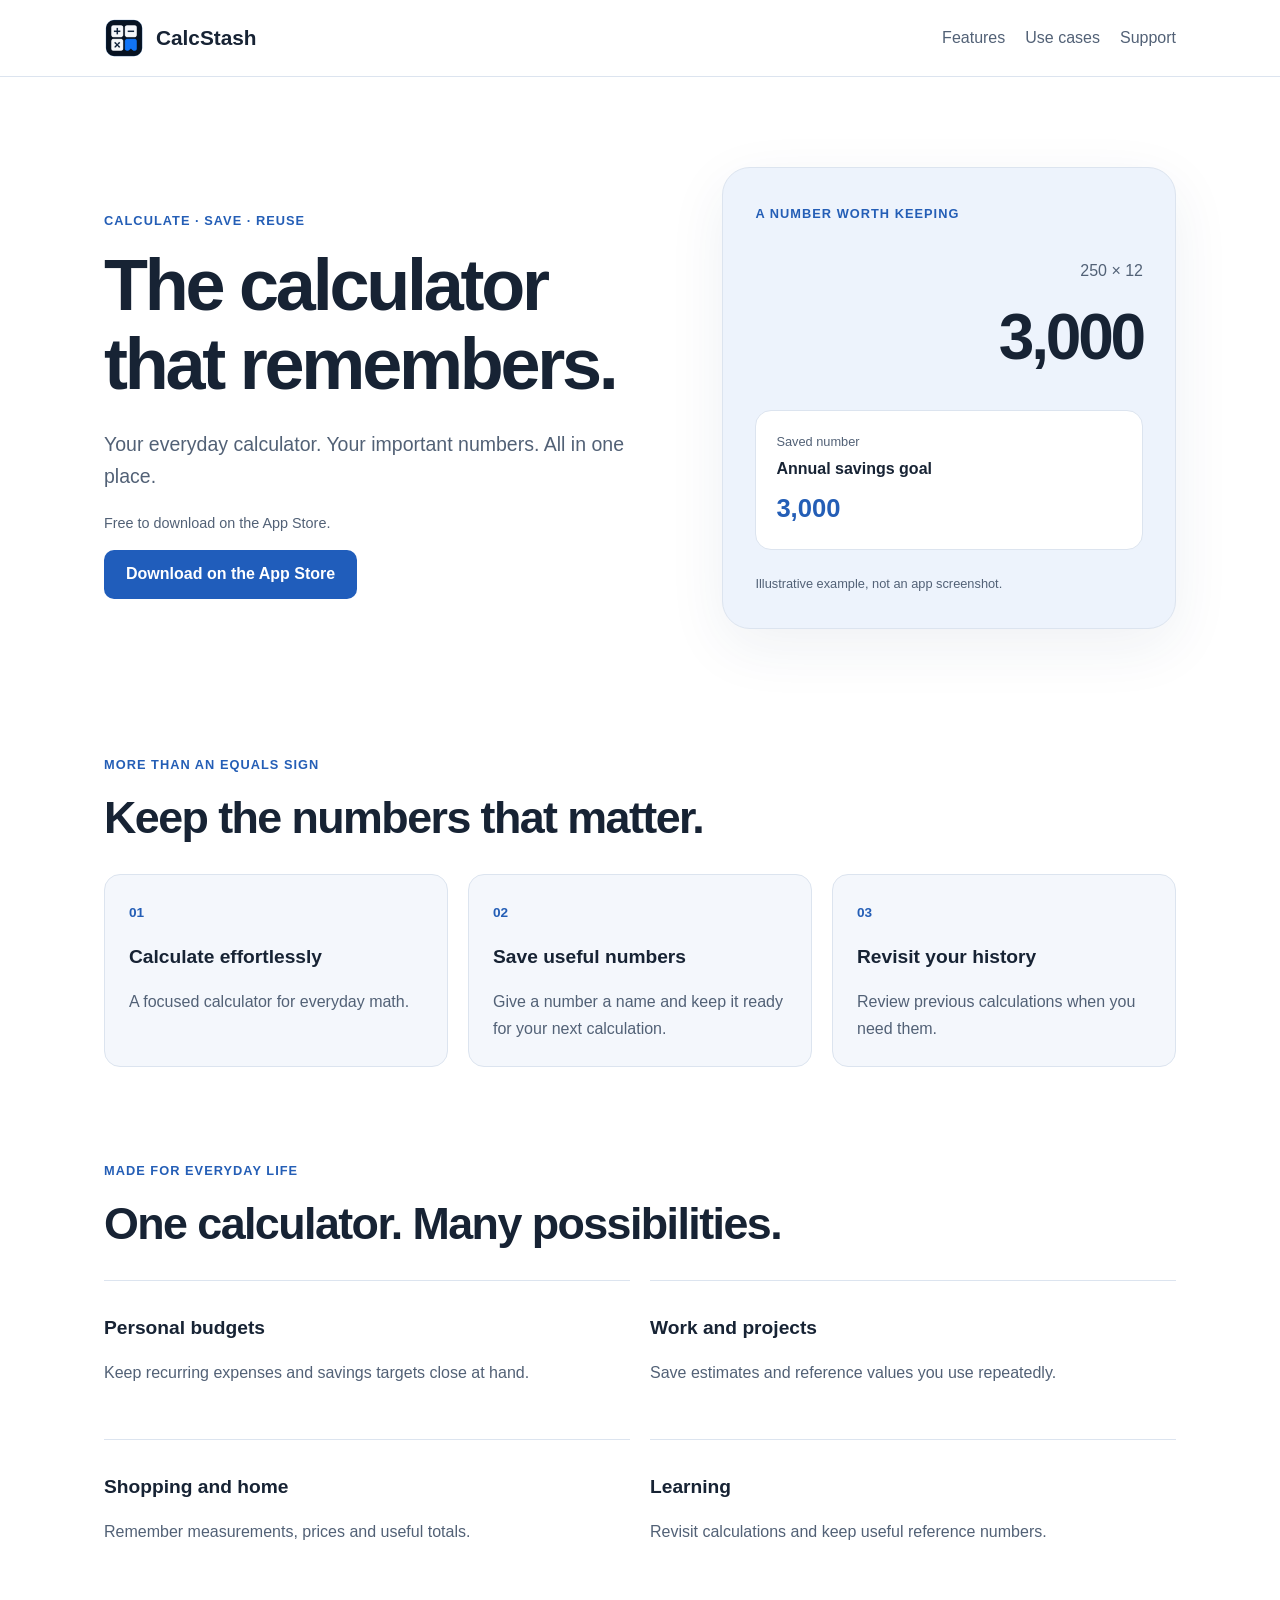
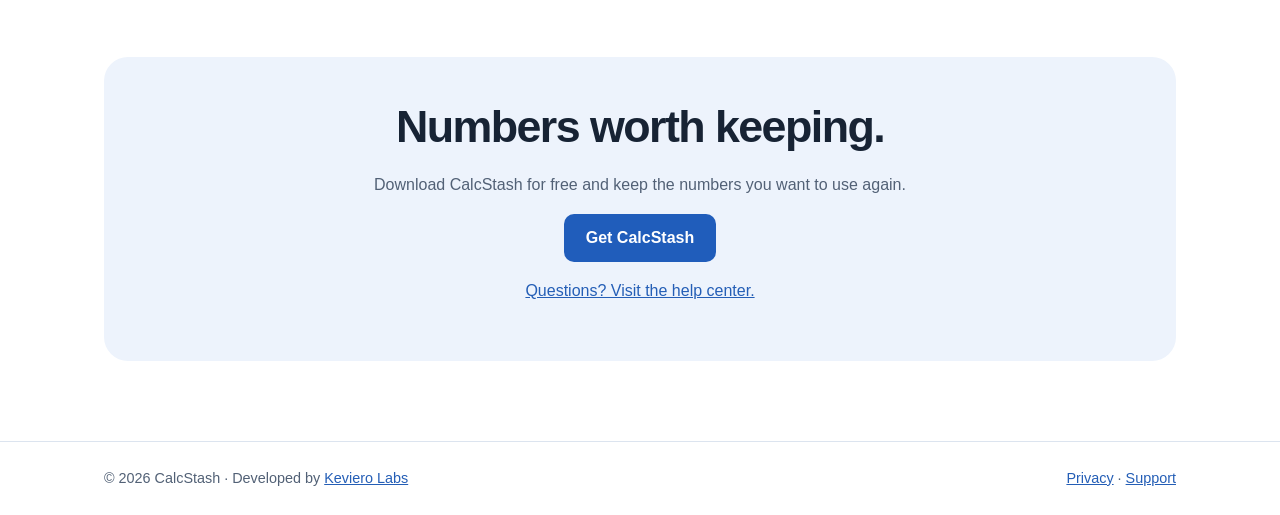
==== commit 96fe9913: "Advertise owner-confirmed free launch version" ====
--- a/index.html
+++ b/index.html
@@ -1,8 +1,8 @@
 <!doctype html>
-<html lang="en"><head><meta charset="utf-8"><meta name="viewport" content="width=device-width, initial-scale=1"><meta name="theme-color" content="#ffffff"><meta name="description" content="CalcStash is the calculator that remembers. Calculate, name and save useful numbers, and revisit your calculation history."><meta property="og:title" content="CalcStash — The calculator that remembers"><meta property="og:description" content="Calculate today. Keep the numbers you need tomorrow."><meta property="og:type" content="website"><meta property="og:url" content="https://calc-stash.com/"><link rel="canonical" href="https://calc-stash.com/"><title>CalcStash — The calculator that remembers</title><link rel="stylesheet" href="/styles.css"><meta name="apple-itunes-app" content="app-id=6825376806"><link rel="icon" type="image/svg+xml" href="/assets/calcstash-icon.svg"><link rel="icon" type="image/svg+xml" href="/assets/calcstash-icon.svg"></head>
+<html lang="en"><head><meta charset="utf-8"><meta name="viewport" content="width=device-width, initial-scale=1"><meta name="theme-color" content="#ffffff"><meta name="description" content="CalcStash is a free calculator that remembers. Calculate, name and save useful numbers, and revisit your calculation history."><meta property="og:title" content="CalcStash — The calculator that remembers"><meta property="og:description" content="Calculate today. Keep the numbers you need tomorrow."><meta name="twitter:card" content="summary"><meta property="og:site_name" content="CalcStash"><meta property="og:type" content="website"><meta property="og:url" content="https://calc-stash.com/"><link rel="canonical" href="https://calc-stash.com/"><title>CalcStash — The calculator that remembers</title><link rel="stylesheet" href="/styles.css"><meta name="apple-itunes-app" content="app-id=6825376806"><link rel="icon" type="image/svg+xml" href="/assets/calcstash-icon.svg"></head>
 <body class="launch"><a class="skip" href="#main">Skip to content</a><header><div class="wrap"><nav aria-label="Main navigation"><a class="brand" href="/"><img class="brand-icon" src="/assets/calcstash-icon.svg" width="40" height="40" alt="">CalcStash</a><div class="links"><a href="#features">Features</a><a href="#examples">Use cases</a><a href="/support/">Support</a></div></nav></div></header>
-<main id="main"><section class="wrap launch-hero"><div><p class="eyebrow">Calculate · Save · Reuse</p><h1>The calculator that remembers.</h1><p class="lead">Your everyday calculator. Your important numbers. All in one place.</p><p class="release-note">Available on the App Store.</p><a class="pill" href="https://apps.apple.com/us/app/calcstash/id6825376806">Download on the App Store</a></div><div class="concept" aria-label="Illustrative example of saving a calculation"><span class="eyebrow">A number worth keeping</span><div class="equation">250 × 12</div><div class="result">3,000</div><div class="saved"><span>Saved number</span><strong>Annual savings goal</strong><b>3,000</b></div><small>Illustrative example, not an app screenshot.</small></div></section>
+<main id="main"><section class="wrap launch-hero"><div><p class="eyebrow">Calculate · Save · Reuse</p><h1>The calculator that remembers.</h1><p class="lead">Your everyday calculator. Your important numbers. All in one place.</p><p class="release-note">Free to download on the App Store.</p><a class="pill" href="https://apps.apple.com/us/app/calcstash/id6825376806">Download on the App Store</a></div><div class="concept" aria-label="Illustrative example of saving a calculation"><span class="eyebrow">A number worth keeping</span><div class="equation">250 × 12</div><div class="result">3,000</div><div class="saved"><span>Saved number</span><strong>Annual savings goal</strong><b>3,000</b></div><small>Illustrative example, not an app screenshot.</small></div></section>
 <section class="wrap section" id="features"><p class="eyebrow">More than an equals sign</p><h2>Keep the numbers that matter.</h2><div class="cards"><article class="card"><span class="feature-number">01</span><h3>Calculate effortlessly</h3><p>A focused calculator for everyday math.</p></article><article class="card"><span class="feature-number">02</span><h3>Save useful numbers</h3><p>Give a number a name and keep it ready for your next calculation.</p></article><article class="card"><span class="feature-number">03</span><h3>Revisit your history</h3><p>Review previous calculations when you need them.</p></article></div></section>
 <section class="wrap section" id="examples"><p class="eyebrow">Made for everyday life</p><h2>One calculator. Many possibilities.</h2><div class="examples"><article><h3>Personal budgets</h3><p>Keep recurring expenses and savings targets close at hand.</p></article><article><h3>Work and projects</h3><p>Save estimates and reference values you use repeatedly.</p></article><article><h3>Shopping and home</h3><p>Remember measurements, prices and useful totals.</p></article><article><h3>Learning</h3><p>Revisit calculations and keep useful reference numbers.</p></article></div></section>
-<section class="wrap section"><div class="closing"><h2>Numbers worth keeping.</h2><p>Download CalcStash and keep the numbers you want to use again.</p><a class="pill" href="https://apps.apple.com/us/app/calcstash/id6825376806">Get CalcStash</a><p><a href="/support/">Questions? Visit the help center.</a></p></div></section></main>
+<section class="wrap section"><div class="closing"><h2>Numbers worth keeping.</h2><p>Download CalcStash for free and keep the numbers you want to use again.</p><a class="pill" href="https://apps.apple.com/us/app/calcstash/id6825376806">Get CalcStash</a><p><a href="/support/">Questions? Visit the help center.</a></p></div></section></main>
 <footer><div class="wrap"><span>© 2026 CalcStash · Developed by <a href="https://keviero.com/">Keviero Labs</a></span><span><a href="/privacy/">Privacy</a> · <a href="/support/">Support</a></span></div></footer></body></html>
--- a/styles.css
+++ b/styles.css
@@ -2,3 +2,5 @@
 .launch{color-scheme:light;--bg:#fff;--surface:#f4f7fc;--text:#172334;--muted:#526176;--blue:#245eb6;--border:#dce4ef}.launch a{color:#245eb6}.launch nav .brand{color:var(--text)}.launch nav .links a:hover{color:var(--blue)}.launch .pill{color:white;background:#205dbb}.launch .wrap{max-width:1120px}.launch-hero{display:grid;grid-template-columns:1.1fr .9fr;align-items:center;gap:64px;padding-top:90px;padding-bottom:80px}.launch .lead{margin:0 0 20px}.release-note{font-size:.9rem}.concept{background:#edf3fc;border:1px solid var(--border);border-radius:28px;padding:32px;box-shadow:0 18px 60px #183b6712}.equation{text-align:right;color:var(--muted);margin-top:32px}.result{text-align:right;font-size:clamp(2rem,7vw,4rem);font-weight:700;letter-spacing:-.05em}.saved{display:grid;gap:4px;background:white;border:1px solid var(--border);border-radius:16px;padding:20px;margin:20px 0}.saved span,.concept small{font-size:.8rem;color:var(--muted)}.saved b{font-size:1.6rem;color:var(--blue)}.section{padding-top:32px;padding-bottom:48px;scroll-margin-top:24px}.section h2{font-size:clamp(1.8rem,4vw,2.8rem);letter-spacing:-.035em;margin:12px 0 28px}.launch .cards{margin:0;gap:20px}.feature-number{color:var(--blue);font-weight:700;font-size:.85rem}.launch h3{line-height:1.3;font-size:1.2rem}.examples{display:grid;grid-template-columns:1fr 1fr;gap:20px}.examples article{border-top:1px solid var(--border);padding:16px 0}.closing{background:#edf3fc;border-radius:24px;padding:40px;text-align:center}.closing h2{margin:0}.skip{position:absolute;left:12px;top:-100px;background:white;padding:12px;z-index:10}.skip:focus{top:12px}.launch a:focus-visible{outline:3px solid #245eb6;outline-offset:4px}.launch footer{margin-top:32px}@media(max-width:760px){.launch-hero{grid-template-columns:1fr;gap:32px;padding-top:48px;padding-bottom:40px}.launch .cards{grid-template-columns:1fr}.examples{grid-template-columns:1fr}.concept{padding:24px}.closing{padding:28px 18px}.launch nav{flex-wrap:wrap}.launch .links{gap:14px}}
 
 nav .brand{display:inline-flex;align-items:center;gap:12px}.brand-icon{display:block;width:40px;height:40px;border-radius:10px;object-fit:contain;flex-shrink:0}
+
+nav .brand{display:inline-flex;align-items:center;gap:12px}.brand-icon{display:block;width:40px;height:40px;border-radius:10px;object-fit:contain;flex-shrink:0}
